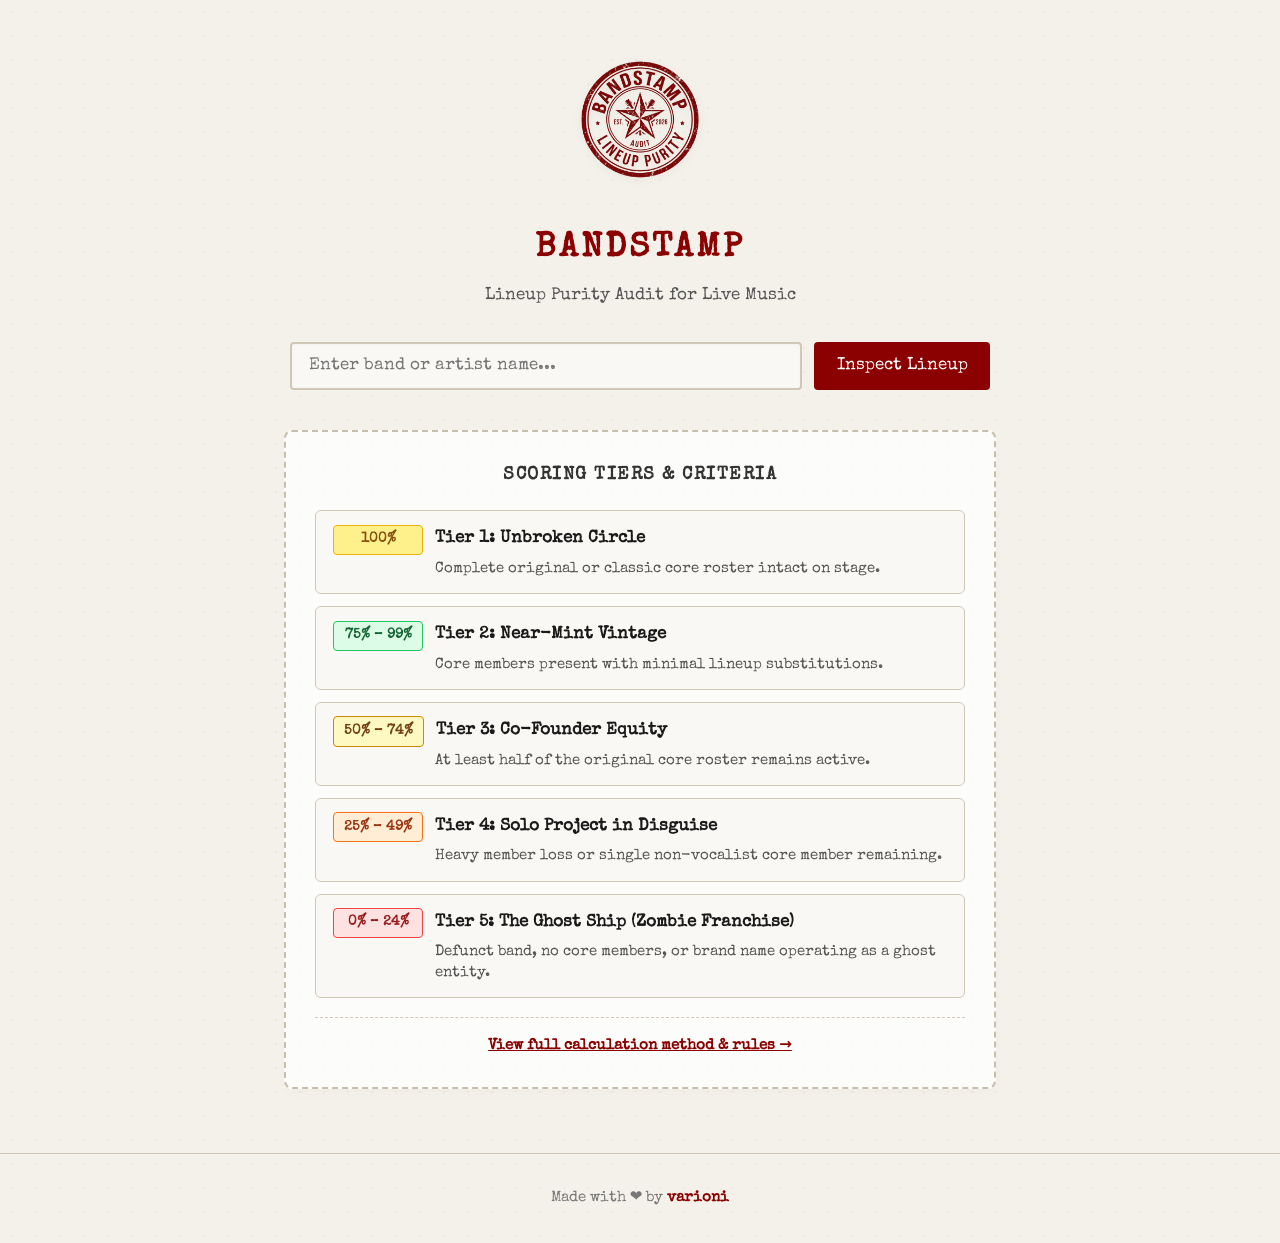
==== index.html @ c39967b6 "Update index.html" ====
<!DOCTYPE html>
<html lang="en">
<head>
  <meta charset="UTF-8">
  <meta name="viewport" content="width=device-width, initial-scale=1.0">
  <title>BandStamp - Lineup Purity Audit for Live Music</title>
  <link rel="icon" type="image/png" href="logo.png">
  <link rel="shortcut icon" href="logo.png">
  <link rel="stylesheet" href="style.css">
</head>
<body>
  <main class="container">
    <!-- Hero Header -->
    <header class="hero-brand">
      <img src="logo.png" alt="BandStamp Logo" class="main-logo" />
      <h1 class="brand-heading">BANDSTAMP</h1>
      <p class="tagline">Lineup Purity Audit for Live Music</p>
    </header>

    <!-- Search Form -->
    <form id="search-form" class="search-form">
      <input 
        type="text" 
        id="band-input" 
        class="search-input" 
        placeholder="Enter band or artist name..." 
        required 
        autocomplete="off"
      />
      <button type="button" id="stamp-btn" class="btn-submit">Inspect Lineup</button>
    </form>

    <!-- Scoring Tiers Legend -->
    <section class="tier-legend">
      <h2>Scoring Tiers & Criteria</h2>
      <div class="legend-list">
        
        <div class="legend-card gold">
          <div class="legend-header">
            <span class="legend-badge">100%</span>
            <span class="legend-title">Tier 1: Unbroken Circle</span>
          </div>
          <p class="legend-desc">Complete original or classic core roster intact on stage.</p>
        </div>

        <div class="legend-card green">
          <div class="legend-header">
            <span class="legend-badge">75% – 99%</span>
            <span class="legend-title">Tier 2: Near-Mint Vintage</span>
          </div>
          <p class="legend-desc">Core members present with minimal lineup substitutions.</p>
        </div>

        <div class="legend-card yellow">
          <div class="legend-header">
            <span class="legend-badge">50% – 74%</span>
            <span class="legend-title">Tier 3: Co-Founder Equity</span>
          </div>
          <p class="legend-desc">At least half of the original core roster remains active.</p>
        </div>

        <div class="legend-card orange">
          <div class="legend-header">
            <span class="legend-badge">25% – 49%</span>
            <span class="legend-title">Tier 4: Solo Project in Disguise</span>
          </div>
          <p class="legend-desc">Heavy member loss or single non-vocalist core member remaining.</p>
        </div>

        <div class="legend-card red">
          <div class="legend-header">
            <span class="legend-badge">0% – 24%</span>
            <span class="legend-title">Tier 5: The Ghost Ship (Zombie Franchise)</span>
          </div>
          <p class="legend-desc">Defunct band, no core members, or brand name operating as a ghost entity.</p>
        </div>

      </div>

      <div class="calc-method-link">
        <a href="about.html">View full calculation method & rules &rarr;</a>
      </div>
    </section>

    <!-- Loading Indicator -->
    <div id="loading" class="spinner-container hidden">
      <div class="spinner"></div>
      <p>Auditing lineup...</p>
    </div>

    <!-- Main Result Card -->
    <div id="result-card" class="result-card hidden">
      <div class="card-header">
        <h2 id="band-name-heading"></h2>
        <span id="tier-badge" class="badge"></span>
      </div>

      <div class="image-wrapper">
        <img id="band-photo" src="" alt="Band Photo" />
        <div id="stamp-overlay" class="stamp"></div>
      </div>

      <div class="score-display">
        <span id="score-value"></span>
      </div>

      <p id="audit-summary" class="summary"></p>

      <!-- Challenge Actions -->
      <div class="challenge-actions">
        <button type="button" id="challenge-toggle-btn" class="btn-submit">
          Challenge This Audit
        </button>
      </div>

      <!-- Challenge Input Box -->
      <div id="challenge-box" class="challenge-box hidden">
        <textarea 
          id="challenge-input" 
          placeholder="Provide evidence or correction (e.g., 'Chester Bennington passed away and Emily Armstrong replaced him on vocals')..."
        ></textarea>
        <button type="button" id="submit-challenge-btn" class="btn-submit">
          Submit Re-Audit Challenge
        </button>
      </div>
    </div>
  </main>

  <footer>
    <p>Made with ❤️ by <a href="https://github.com/varioni" target="_blank" rel="noopener noreferrer">varioni</a></p>
  </footer>

  <script src="app.js"></script>
</body>
</html>
---- style.css ----
@import url('https://fonts.googleapis.com/css2?family=Special+Elite&display=swap');

:root {
  --bg-color: #f4f1ea;
  --text-color: #2b2b2b;
  --card-bg: #ffffff;
  --border-color: #d1c7b7;
  --accent-color: #8b0000;
  --stamp-green: #1b4d3e;
  --stamp-amber: #b45309;
  --stamp-red: #991b1b;
}

* {
  box-sizing: border-box;
  margin: 0;
  padding: 0;
}

body {
  font-family: 'Special Elite', system-ui, -apple-system, monospace, sans-serif;
  background-color: var(--bg-color);
  background-image: radial-gradient(rgba(0, 0, 0, 0.04) 1px, transparent 0);
  background-size: 24px 24px;
  color: var(--text-color);
  min-height: 100vh;
  line-height: 1.6;
}

.container {
  max-width: 760px;
  margin: 2.5rem auto;
  padding: 0 1.5rem;
}

/* Header & Logo Proportion Adjustments */
.hero-brand {
  text-align: center;
  margin-bottom: 2rem;
}

.main-logo {
  width: 160px;
  height: 160px;
  object-fit: contain;
  margin-bottom: 0.75rem;
  filter: drop-shadow(0 2px 4px rgba(0,0,0,0.06));
}

.brand-heading {
  font-size: 2.1rem;
  font-weight: 700;
  color: var(--accent-color);
  letter-spacing: 3px;
  text-transform: uppercase;
  margin-bottom: 0.4rem;
}

.tagline {
  font-size: 1.05rem;
  color: #555;
  max-width: 600px;
  margin: 0 auto;
}

/* Search Form */
.search-form {
  display: flex;
  gap: 12px;
  margin-top: 1.8rem;
  justify-content: center;
}

.search-input {
  font-family: 'Special Elite', monospace;
  width: 72%;
  padding: 0.85rem 1.1rem;
  font-size: 1.05rem;
  border: 2px solid var(--border-color);
  border-radius: 4px;
  background-color: #faf8f5;
  color: var(--text-color);
  box-shadow: inset 0 1px 3px rgba(0,0,0,0.03);
}

.search-input:focus {
  outline: none;
  border-color: var(--accent-color);
  background-color: #ffffff;
}

.btn-submit {
  font-family: 'Special Elite', monospace;
  padding: 0.85rem 1.4rem;
  font-size: 1.05rem;
  background-color: var(--accent-color);
  color: #fff;
  border: none;
  border-radius: 4px;
  cursor: pointer;
  transition: background-color 0.2s, transform 0.1s;
}

.btn-submit:hover {
  background-color: #6b0000;
}

.btn-submit:active {
  transform: translateY(1px);
}

.btn-submit:disabled {
  opacity: 0.6;
  cursor: not-allowed;
}

/* Refined Scoring Tiers Legend */
.tier-legend {
  margin-top: 2.5rem;
  padding: 1.8rem;
  background-color: rgba(255, 255, 255, 0.75);
  border: 2px dashed #c8beae;
  border-radius: 8px;
  box-shadow: 0 4px 12px rgba(0, 0, 0, 0.02);
}

.tier-legend h2 {
  font-size: 1.15rem;
  margin-bottom: 1.25rem;
  text-transform: uppercase;
  letter-spacing: 1.5px;
  color: #333;
  text-align: center;
}

.legend-list {
  display: flex;
  flex-direction: column;
  gap: 12px;
  margin-bottom: 1.2rem;
}

.legend-card {
  padding: 0.85rem 1.1rem;
  border-radius: 6px;
  border: 1px solid var(--border-color);
  background-color: #faf8f5;
  transition: transform 0.15s ease;
}

.legend-card:hover {
  transform: translateX(3px);
}

.legend-header {
  display: flex;
  align-items: center;
  gap: 12px;
  margin-bottom: 0.25rem;
}

.legend-badge {
  font-weight: bold;
  padding: 0.2rem 0.6rem;
  border-radius: 4px;
  min-width: 90px;
  text-align: center;
  font-size: 0.85rem;
  font-family: 'Special Elite', monospace;
}

.legend-card.gold .legend-badge { background-color: #fef08a; color: #854d0e; border: 1px solid #eab308; }
.legend-card.green .legend-badge { background-color: #dcfce7; color: #166534; border: 1px solid #22c55e; }
.legend-card.yellow .legend-badge { background-color: #fef9c3; color: #713f12; border: 1px solid #ca8a04; }
.legend-card.orange .legend-badge { background-color: #ffedd5; color: #9a3412; border: 1px solid #f97316; }
.legend-card.red .legend-badge { background-color: #fee2e2; color: #991b1b; border: 1px solid #ef4444; }

.legend-title {
  font-weight: bold;
  font-size: 1.05rem;
  color: #1a1a1a;
}

.legend-desc {
  font-size: 0.92rem;
  color: #555;
  margin-left: 102px;
  line-height: 1.4;
}

.calc-method-link {
  font-size: 0.95rem;
  border-top: 1px dashed var(--border-color);
  padding-top: 1rem;
  text-align: center;
}

.calc-method-link a {
  color: var(--accent-color);
  text-decoration: underline;
  font-weight: bold;
}

.hidden {
  display: none !important;
}

.spinner-container {
  text-align: center;
  margin: 2.5rem 0;
}

.spinner {
  width: 44px;
  height: 44px;
  margin: 0 auto 1rem;
  border: 4px solid rgba(0, 0, 0, 0.1);
  border-left-color: var(--accent-color);
  border-radius: 50%;
  animation: spin 0.8s linear infinite;
}

@keyframes spin {
  to { transform: rotate(360deg); }
}

.result-card {
  background-color: var(--card-bg);
  border: 2px dashed #b8ad9a;
  border-radius: 8px;
  padding: 2rem;
  margin-top: 2.5rem;
  box-shadow: 0 4px 16px rgba(0, 0, 0, 0.06);
  position: relative;
}

.card-header {
  display: flex;
  justify-content: space-between;
  align-items: center;
  margin-bottom: 1rem;
}

.badge {
  font-size: 0.9rem;
  padding: 0.2rem 0.6rem;
  border: 1px solid var(--border-color);
  border-radius: 4px;
  background-color: #faf8f5;
  font-style: italic;
}

.image-wrapper {
  position: relative;
  margin: 1.5rem 0;
  text-align: center;
}

.image-wrapper img {
  max-width: 100%;
  max-height: 400px;
  object-fit: cover;
  border: 1px solid var(--border-color);
  border-radius: 4px;
}

.stamp {
  display: inline-block;
  position: absolute;
  top: 20px;
  right: 20px;
  border: 3px double currentColor;
  padding: 0.5rem 1rem;
  text-transform: uppercase;
  font-weight: bold;
  font-size: 1.2rem;
  letter-spacing: 1px;
  transform: rotate(-5deg);
  background-color: rgba(255, 255, 255, 0.9);
  box-shadow: 0 2px 6px rgba(0, 0, 0, 0.15);
}

.stamp.gold, .stamp.green {
  color: var(--stamp-green);
  border-color: var(--stamp-green);
}

.stamp.yellow, .stamp.orange {
  color: var(--stamp-amber);
  border-color: var(--stamp-amber);
}

.stamp.red {
  color: var(--stamp-red);
  border-color: var(--stamp-red);
}

.score-display {
  font-size: 1.8rem;
  font-weight: bold;
  color: var(--accent-color);
  margin-bottom: 1rem;
}

.summary {
  font-size: 1.05rem;
  border-top: 1px dashed var(--border-color);
  padding-top: 1rem;
}

.challenge-actions {
  margin-top: 1.5rem;
  padding-top: 1rem;
  border-top: 1px dashed var(--border-color);
  text-align: center;
}

.challenge-box {
  margin-top: 1rem;
  display: flex;
  flex-direction: column;
  gap: 10px;
}

.challenge-box textarea {
  font-family: 'Special Elite', monospace;
  width: 100%;
  min-height: 85px;
  padding: 0.8rem;
  border: 2px solid var(--border-color);
  border-radius: 4px;
  background-color: #faf8f5;
  color: var(--text-color);
}

footer {
  text-align: center;
  padding: 2rem;
  color: #777;
  font-size: 0.95rem;
  margin-top: 4rem;
  border-top: 1px solid var(--border-color);
}

footer a {
  color: var(--accent-color);
  text-decoration: none;
  font-weight: bold;
}

footer a:hover {
  text-decoration: underline;
}

@media (max-width: 600px) {
  .search-form {
    flex-direction: column;
  }
  .search-input {
    width: 100%;
  }
  .legend-desc {
    margin-left: 0;
    margin-top: 4px;
  }
  .legend-header {
    flex-wrap: wrap;
  }
}
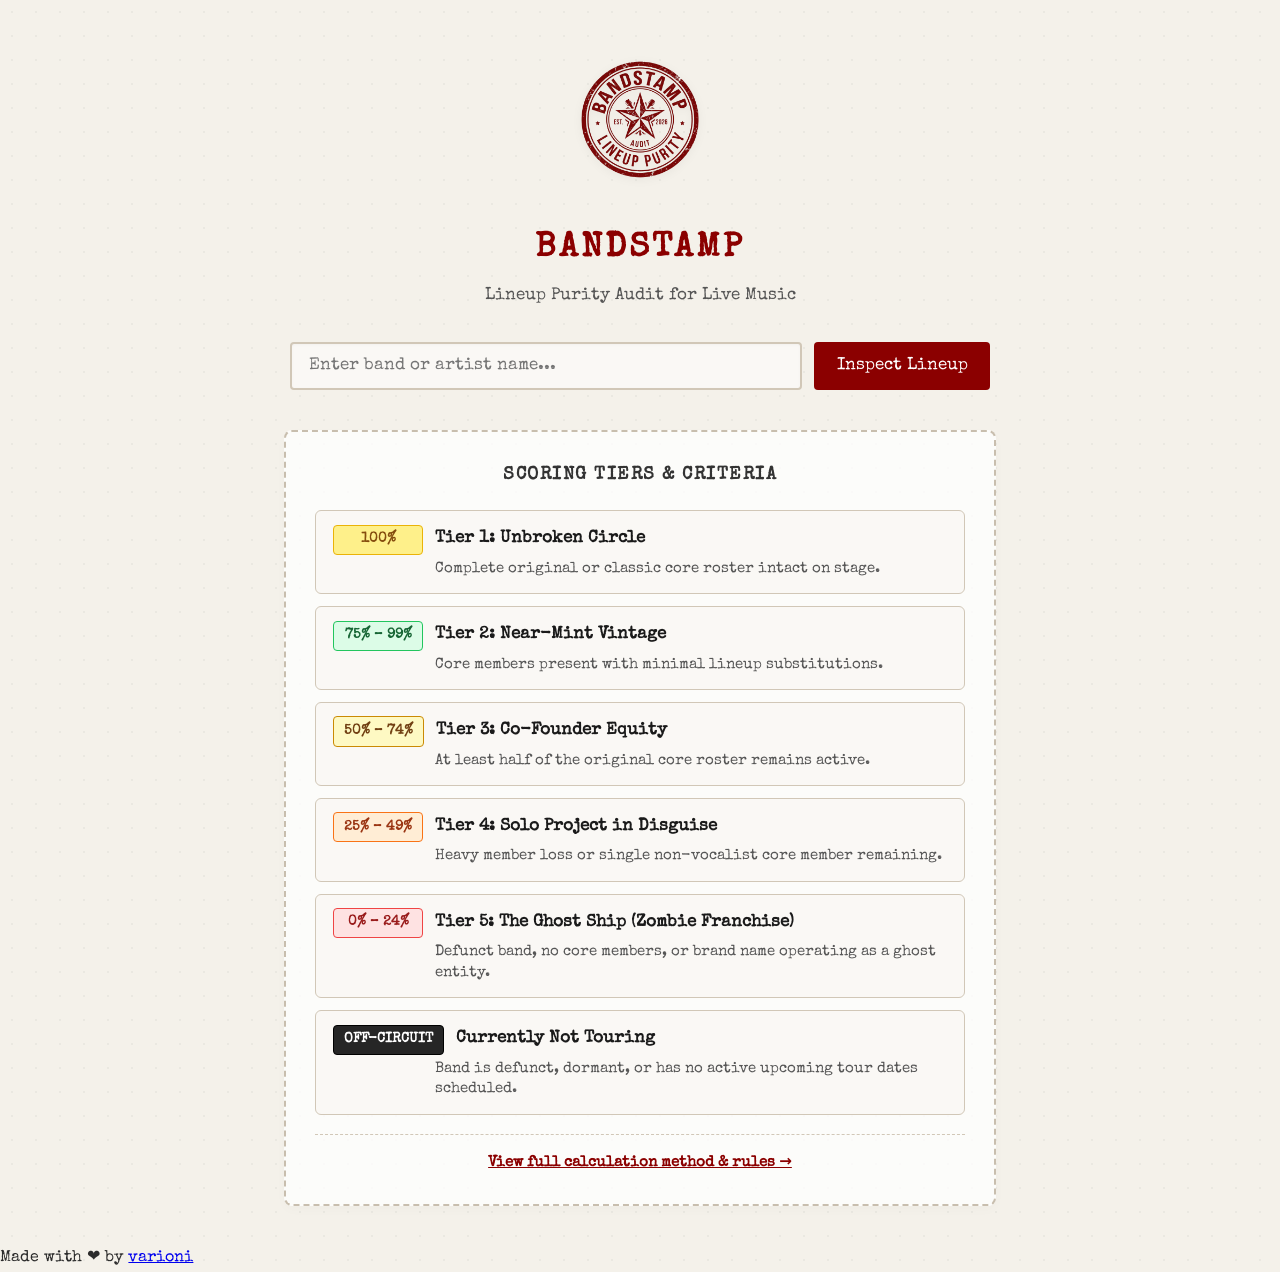
==== commit 3a71ebe5: "Update index.html" ====
--- a/index.html
+++ b/index.html
@@ -29,6 +29,49 @@
       />
       <button type="button" id="stamp-btn" class="btn-submit">Inspect Lineup</button>
     </form>
+
+    <!-- Loading Indicator -->
+    <div id="loading" class="spinner-container hidden">
+      <div class="spinner"></div>
+      <p>Auditing lineup...</p>
+    </div>
+
+    <!-- Main Result Card -->
+    <div id="result-card" class="result-card hidden">
+      <div class="card-header">
+        <h2 id="band-name-heading"></h2>
+        <span id="tier-badge" class="badge"></span>
+      </div>
+
+      <div class="image-wrapper">
+        <img id="band-photo" src="" alt="Band Photo" />
+        <div id="stamp-overlay" class="stamp"></div>
+      </div>
+
+      <div class="score-display">
+        <span id="score-value"></span>
+      </div>
+
+      <p id="audit-summary" class="summary"></p>
+
+      <!-- Challenge Actions -->
+      <div class="challenge-actions">
+        <button type="button" id="challenge-toggle-btn" class="btn-submit">
+          Challenge This Audit
+        </button>
+      </div>
+
+      <!-- Challenge Input Box -->
+      <div id="challenge-box" class="challenge-box hidden">
+        <textarea 
+          id="challenge-input" 
+          placeholder="Provide evidence or correction (e.g., 'Chester Bennington passed away and Emily Armstrong replaced him on vocals')..."
+        ></textarea>
+        <button type="button" id="submit-challenge-btn" class="btn-submit">
+          Submit Re-Audit Challenge
+        </button>
+      </div>
+    </div>
 
     <!-- Scoring Tiers Legend -->
     <section class="tier-legend">
@@ -75,55 +118,20 @@
           <p class="legend-desc">Defunct band, no core members, or brand name operating as a ghost entity.</p>
         </div>
 
+        <div class="legend-card black">
+          <div class="legend-header">
+            <span class="legend-badge">OFF-CIRCUIT</span>
+            <span class="legend-title">Currently Not Touring</span>
+          </div>
+          <p class="legend-desc">Band is defunct, dormant, or has no active upcoming tour dates scheduled.</p>
+        </div>
+
       </div>
 
       <div class="calc-method-link">
         <a href="about.html">View full calculation method & rules &rarr;</a>
       </div>
     </section>
-
-    <!-- Loading Indicator -->
-    <div id="loading" class="spinner-container hidden">
-      <div class="spinner"></div>
-      <p>Auditing lineup...</p>
-    </div>
-
-    <!-- Main Result Card -->
-    <div id="result-card" class="result-card hidden">
-      <div class="card-header">
-        <h2 id="band-name-heading"></h2>
-        <span id="tier-badge" class="badge"></span>
-      </div>
-
-      <div class="image-wrapper">
-        <img id="band-photo" src="" alt="Band Photo" />
-        <div id="stamp-overlay" class="stamp"></div>
-      </div>
-
-      <div class="score-display">
-        <span id="score-value"></span>
-      </div>
-
-      <p id="audit-summary" class="summary"></p>
-
-      <!-- Challenge Actions -->
-      <div class="challenge-actions">
-        <button type="button" id="challenge-toggle-btn" class="btn-submit">
-          Challenge This Audit
-        </button>
-      </div>
-
-      <!-- Challenge Input Box -->
-      <div id="challenge-box" class="challenge-box hidden">
-        <textarea 
-          id="challenge-input" 
-          placeholder="Provide evidence or correction (e.g., 'Chester Bennington passed away and Emily Armstrong replaced him on vocals')..."
-        ></textarea>
-        <button type="button" id="submit-challenge-btn" class="btn-submit">
-          Submit Re-Audit Challenge
-        </button>
-      </div>
-    </div>
   </main>
 
   <footer>
--- a/style.css
+++ b/style.css
@@ -6,6 +6,7 @@
   --card-bg: #ffffff;
   --border-color: #d1c7b7;
   --accent-color: #8b0000;
+  --stamp-gold: #b8860b;
   --stamp-green: #1b4d3e;
   --stamp-amber: #b45309;
   --stamp-red: #991b1b;
@@ -33,7 +34,7 @@
   padding: 0 1.5rem;
 }
 
-/* Header & Logo Proportion Adjustments */
+/* Header & Logo Section */
 .hero-brand {
   text-align: center;
   margin-bottom: 2rem;
@@ -114,7 +115,7 @@
   cursor: not-allowed;
 }
 
-/* Refined Scoring Tiers Legend */
+/* Scoring Tiers Legend */
 .tier-legend {
   margin-top: 2.5rem;
   padding: 1.8rem;
@@ -174,6 +175,7 @@
 .legend-card.yellow .legend-badge { background-color: #fef9c3; color: #713f12; border: 1px solid #ca8a04; }
 .legend-card.orange .legend-badge { background-color: #ffedd5; color: #9a3412; border: 1px solid #f97316; }
 .legend-card.red .legend-badge { background-color: #fee2e2; color: #991b1b; border: 1px solid #ef4444; }
+.legend-card.black .legend-badge { background-color: #262626; color: #ffffff; border: 1px solid #000000; }
 
 .legend-title {
   font-weight: bold;
@@ -214,156 +216,4 @@
   width: 44px;
   height: 44px;
   margin: 0 auto 1rem;
-  border: 4px solid rgba(0, 0, 0, 0.1);
-  border-left-color: var(--accent-color);
-  border-radius: 50%;
-  animation: spin 0.8s linear infinite;
-}
-
-@keyframes spin {
-  to { transform: rotate(360deg); }
-}
-
-.result-card {
-  background-color: var(--card-bg);
-  border: 2px dashed #b8ad9a;
-  border-radius: 8px;
-  padding: 2rem;
-  margin-top: 2.5rem;
-  box-shadow: 0 4px 16px rgba(0, 0, 0, 0.06);
-  position: relative;
-}
-
-.card-header {
-  display: flex;
-  justify-content: space-between;
-  align-items: center;
-  margin-bottom: 1rem;
-}
-
-.badge {
-  font-size: 0.9rem;
-  padding: 0.2rem 0.6rem;
-  border: 1px solid var(--border-color);
-  border-radius: 4px;
-  background-color: #faf8f5;
-  font-style: italic;
-}
-
-.image-wrapper {
-  position: relative;
-  margin: 1.5rem 0;
-  text-align: center;
-}
-
-.image-wrapper img {
-  max-width: 100%;
-  max-height: 400px;
-  object-fit: cover;
-  border: 1px solid var(--border-color);
-  border-radius: 4px;
-}
-
-.stamp {
-  display: inline-block;
-  position: absolute;
-  top: 20px;
-  right: 20px;
-  border: 3px double currentColor;
-  padding: 0.5rem 1rem;
-  text-transform: uppercase;
-  font-weight: bold;
-  font-size: 1.2rem;
-  letter-spacing: 1px;
-  transform: rotate(-5deg);
-  background-color: rgba(255, 255, 255, 0.9);
-  box-shadow: 0 2px 6px rgba(0, 0, 0, 0.15);
-}
-
-.stamp.gold, .stamp.green {
-  color: var(--stamp-green);
-  border-color: var(--stamp-green);
-}
-
-.stamp.yellow, .stamp.orange {
-  color: var(--stamp-amber);
-  border-color: var(--stamp-amber);
-}
-
-.stamp.red {
-  color: var(--stamp-red);
-  border-color: var(--stamp-red);
-}
-
-.score-display {
-  font-size: 1.8rem;
-  font-weight: bold;
-  color: var(--accent-color);
-  margin-bottom: 1rem;
-}
-
-.summary {
-  font-size: 1.05rem;
-  border-top: 1px dashed var(--border-color);
-  padding-top: 1rem;
-}
-
-.challenge-actions {
-  margin-top: 1.5rem;
-  padding-top: 1rem;
-  border-top: 1px dashed var(--border-color);
-  text-align: center;
-}
-
-.challenge-box {
-  margin-top: 1rem;
-  display: flex;
-  flex-direction: column;
-  gap: 10px;
-}
-
-.challenge-box textarea {
-  font-family: 'Special Elite', monospace;
-  width: 100%;
-  min-height: 85px;
-  padding: 0.8rem;
-  border: 2px solid var(--border-color);
-  border-radius: 4px;
-  background-color: #faf8f5;
-  color: var(--text-color);
-}
-
-footer {
-  text-align: center;
-  padding: 2rem;
-  color: #777;
-  font-size: 0.95rem;
-  margin-top: 4rem;
-  border-top: 1px solid var(--border-color);
-}
-
-footer a {
-  color: var(--accent-color);
-  text-decoration: none;
-  font-weight: bold;
-}
-
-footer a:hover {
-  text-decoration: underline;
-}
-
-@media (max-width: 600px) {
-  .search-form {
-    flex-direction: column;
-  }
-  .search-input {
-    width: 100%;
-  }
-  .legend-desc {
-    margin-left: 0;
-    margin-top: 4px;
-  }
-  .legend-header {
-    flex-wrap: wrap;
-  }
-}
+  border: 4px solid rgba(0, 0,
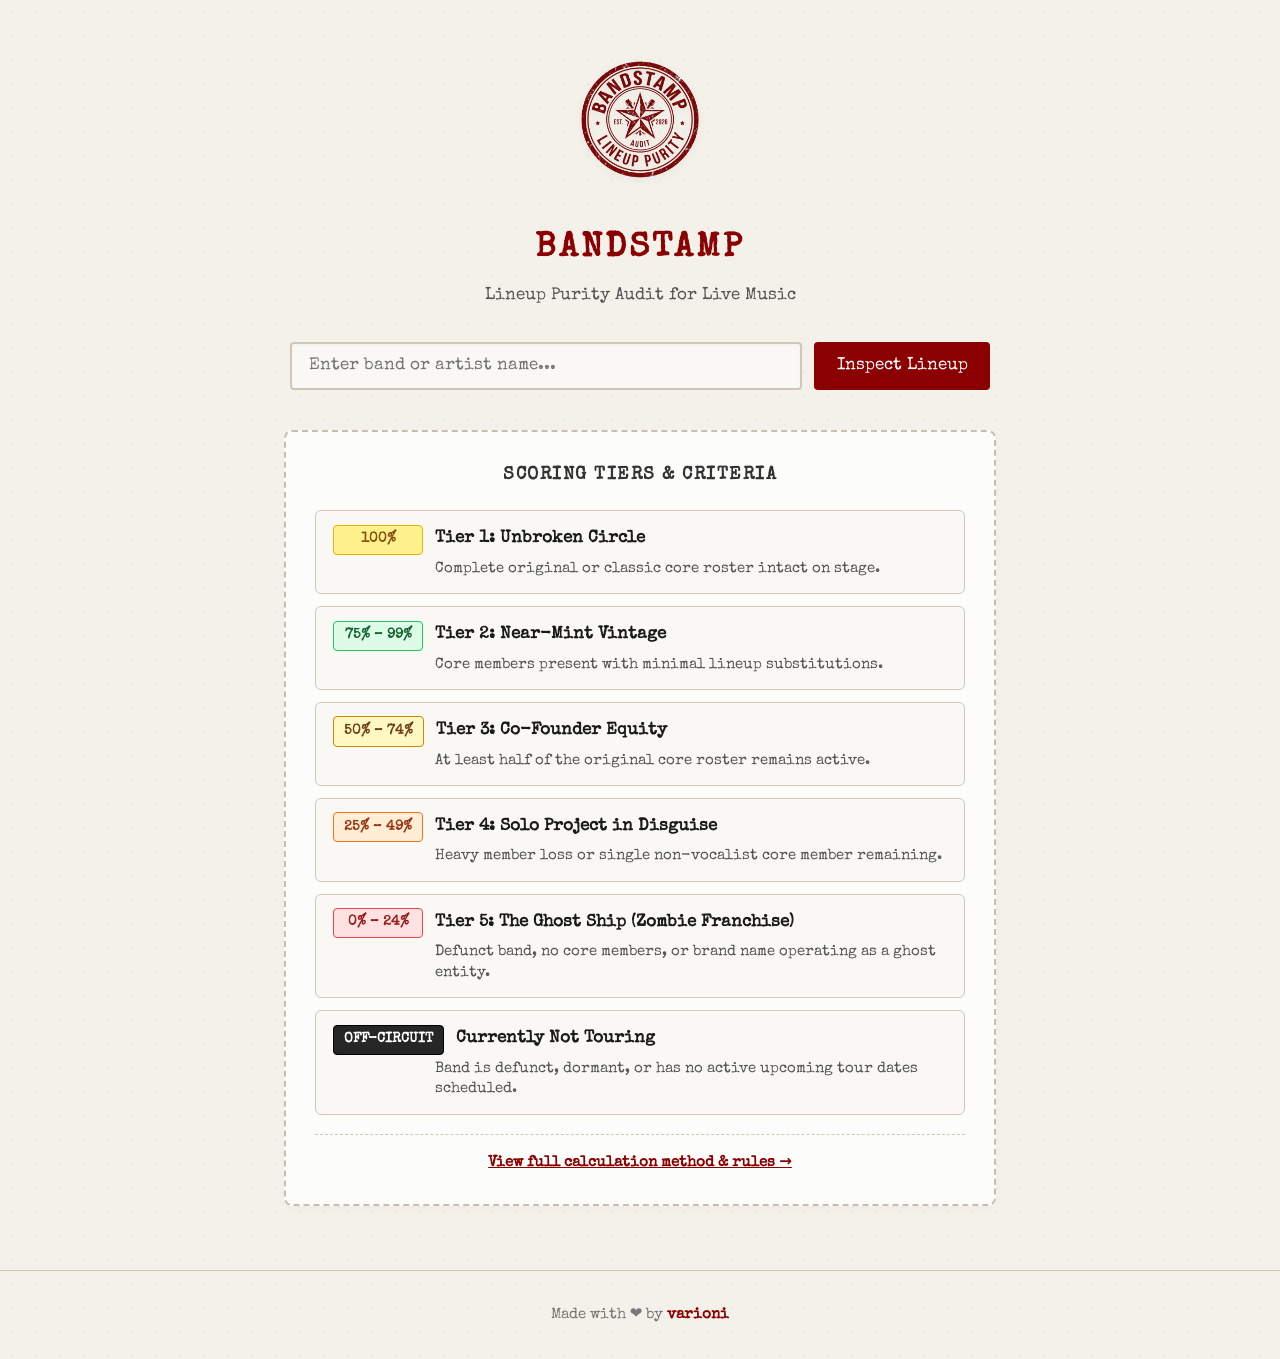
==== commit ce7e9981: "Update index.html" ====
--- a/index.html
+++ b/index.html
@@ -65,7 +65,7 @@
       <div id="challenge-box" class="challenge-box hidden">
         <textarea 
           id="challenge-input" 
-          placeholder="Provide evidence or correction (e.g., 'Chester Bennington passed away and Emily Armstrong replaced him on vocals')..."
+          placeholder="Provide evidence, recent tour updates, or lineup corrections..."
         ></textarea>
         <button type="button" id="submit-challenge-btn" class="btn-submit">
           Submit Re-Audit Challenge
--- a/style.css
+++ b/style.css
@@ -34,7 +34,6 @@
   padding: 0 1.5rem;
 }
 
-/* Header & Logo Section */
 .hero-brand {
   text-align: center;
   margin-bottom: 2rem;
@@ -64,7 +63,6 @@
   margin: 0 auto;
 }
 
-/* Search Form */
 .search-form {
   display: flex;
   gap: 12px;
@@ -110,12 +108,141 @@
   transform: translateY(1px);
 }
 
-.btn-submit:disabled {
-  opacity: 0.6;
-  cursor: not-allowed;
-}
-
-/* Scoring Tiers Legend */
+.hidden {
+  display: none !important;
+}
+
+.spinner-container {
+  text-align: center;
+  margin: 2.5rem 0;
+}
+
+.spinner {
+  width: 44px;
+  height: 44px;
+  margin: 0 auto 1rem;
+  border: 4px solid rgba(0, 0, 0, 0.1);
+  border-left-color: var(--accent-color);
+  border-radius: 50%;
+  animation: spin 0.8s linear infinite;
+}
+
+@keyframes spin {
+  to { transform: rotate(360deg); }
+}
+
+/* Result Card */
+.result-card {
+  background-color: var(--card-bg);
+  border: 2px dashed #b8ad9a;
+  border-radius: 8px;
+  padding: 2rem;
+  margin-top: 2rem;
+  box-shadow: 0 4px 16px rgba(0, 0, 0, 0.06);
+  position: relative;
+}
+
+.card-header {
+  display: flex;
+  justify-content: space-between;
+  align-items: center;
+  margin-bottom: 1rem;
+}
+
+.card-header h2 {
+  font-size: 1.8rem;
+  color: #111;
+}
+
+.badge {
+  font-size: 0.9rem;
+  padding: 0.25rem 0.65rem;
+  border: 1px solid var(--border-color);
+  border-radius: 4px;
+  background-color: #faf8f5;
+  font-style: italic;
+  white-space: nowrap;
+}
+
+.image-wrapper {
+  position: relative;
+  margin: 1.2rem 0;
+  text-align: center;
+  display: inline-block;
+  width: 100%;
+}
+
+.image-wrapper img {
+  width: 100%;
+  max-height: 420px;
+  object-fit: cover;
+  border: 1px solid var(--border-color);
+  border-radius: 4px;
+  display: block;
+}
+
+.stamp {
+  position: absolute;
+  top: 15px;
+  right: 15px;
+  border: 3px double currentColor;
+  padding: 0.4rem 0.9rem;
+  text-transform: uppercase;
+  font-weight: bold;
+  font-size: 1.15rem;
+  letter-spacing: 1px;
+  transform: rotate(-6deg);
+  background-color: rgba(255, 255, 255, 0.92);
+  box-shadow: 0 2px 8px rgba(0, 0, 0, 0.2);
+  z-index: 5;
+}
+
+.stamp.gold { color: var(--stamp-gold); border-color: var(--stamp-gold); }
+.stamp.green { color: var(--stamp-green); border-color: var(--stamp-green); }
+.stamp.yellow, .stamp.orange { color: var(--stamp-amber); border-color: var(--stamp-amber); }
+.stamp.red { color: var(--stamp-red); border-color: var(--stamp-red); }
+.stamp.black { color: #111111; border-color: #111111; background-color: rgba(255, 255, 255, 0.95); }
+
+.score-display {
+  display: none !important;
+}
+
+/* Summary Section Preserving Paragraph Line Breaks */
+.summary {
+  font-size: 1.05rem;
+  border-top: 1px dashed var(--border-color);
+  padding-top: 1.2rem;
+  margin-top: 1rem;
+  color: #2b2b2b;
+  line-height: 1.65;
+  white-space: pre-line;
+}
+
+.challenge-actions {
+  margin-top: 1.5rem;
+  padding-top: 1rem;
+  border-top: 1px dashed var(--border-color);
+  text-align: center;
+}
+
+.challenge-box {
+  margin-top: 1rem;
+  display: flex;
+  flex-direction: column;
+  gap: 10px;
+}
+
+.challenge-box textarea {
+  font-family: 'Special Elite', monospace;
+  width: 100%;
+  min-height: 85px;
+  padding: 0.8rem;
+  border: 2px solid var(--border-color);
+  border-radius: 4px;
+  background-color: #faf8f5;
+  color: var(--text-color);
+}
+
 .tier-legend {
   margin-top: 2.5rem;
   padding: 1.8rem;
@@ -203,17 +330,42 @@
   font-weight: bold;
 }
 
-.hidden {
-  display: none !important;
-}
-
-.spinner-container {
-  text-align: center;
-  margin: 2.5rem 0;
-}
-
-.spinner {
-  width: 44px;
-  height: 44px;
-  margin: 0 auto 1rem;
-  border: 4px solid rgba(0, 0,
+footer {
+  text-align: center;
+  padding: 2rem;
+  color: #777;
+  font-size: 0.95rem;
+  margin-top: 4rem;
+  border-top: 1px solid var(--border-color);
+}
+
+footer a {
+  color: var(--accent-color);
+  text-decoration: none;
+  font-weight: bold;
+}
+
+footer a:hover {
+  text-decoration: underline;
+}
+
+@media (max-width: 600px) {
+  .search-form {
+    flex-direction: column;
+  }
+  .search-input {
+    width: 100%;
+  }
+  .legend-desc {
+    margin-left: 0;
+    margin-top: 4px;
+  }
+  .legend-header {
+    flex-wrap: wrap;
+  }
+  .card-header {
+    flex-direction: column;
+    align-items: flex-start;
+    gap: 8px;
+  }
+}
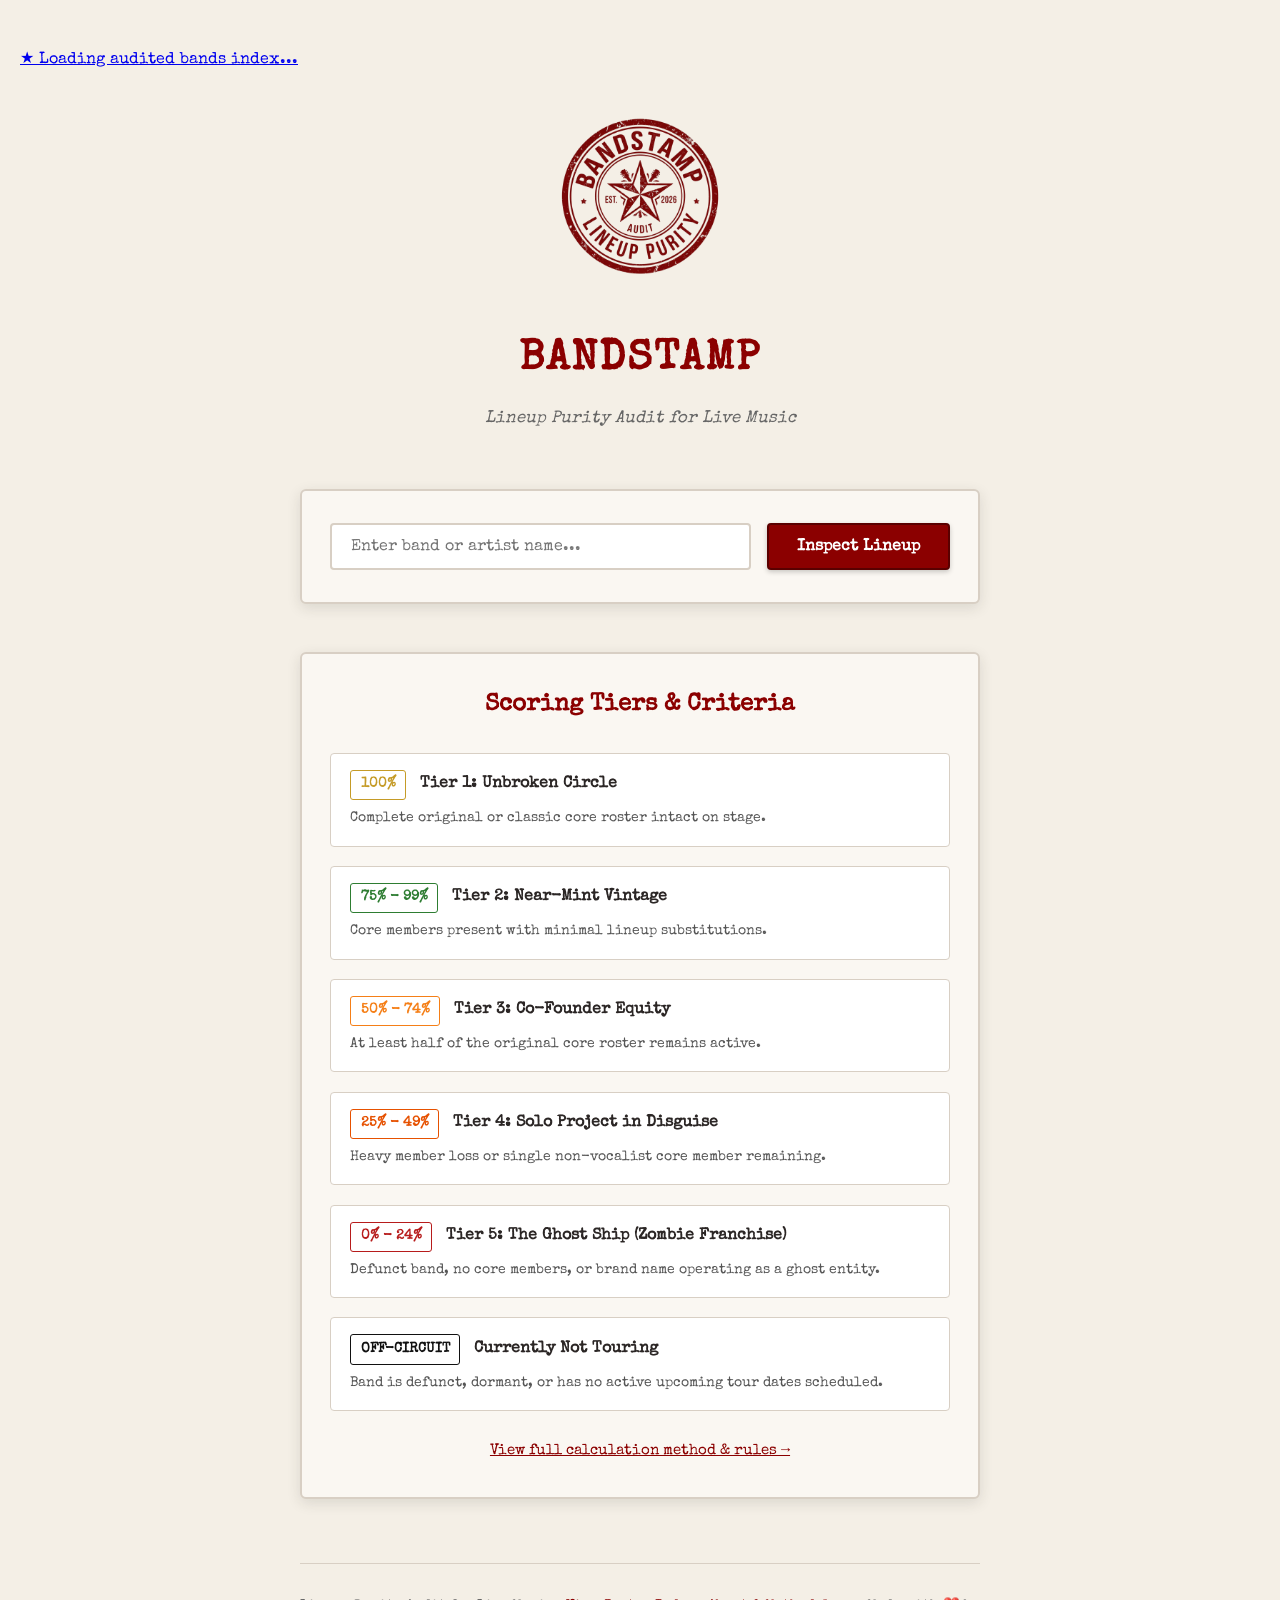
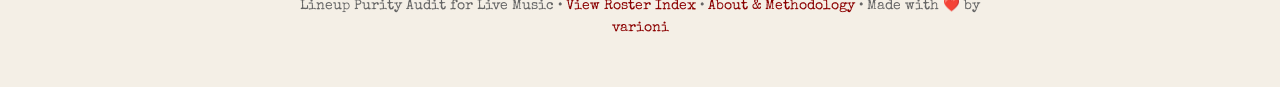
==== commit 438ae709: "Update index.html" ====
--- a/index.html
+++ b/index.html
@@ -3,81 +3,76 @@
 <head>
   <meta charset="UTF-8">
   <meta name="viewport" content="width=device-width, initial-scale=1.0">
-  <title>BandStamp - Lineup Purity Audit for Live Music</title>
-  <link rel="icon" type="image/png" href="logo.png">
-  <link rel="shortcut icon" href="logo.png">
+  <title>BandStamp - Live Band Lineup Authenticity Audit</title>
+  <link rel="icon" type="image/x-icon" href="/favicon.ico">
   <link rel="stylesheet" href="style.css">
 </head>
 <body>
-  <main class="container">
-    <!-- Hero Header -->
+
+  <!-- Rotating Live Audit Ticker Banner -->
+  <div class="ticker-banner" id="ticker-banner">
+    <div class="ticker-track" id="ticker-track">
+      <a href="index-list.html" class="ticker-item">★ Loading audited bands index...</a>
+    </div>
+  </div>
+
+  <div class="container">
+    <!-- Centered Hero Brand Header -->
     <header class="hero-brand">
-      <img src="logo.png" alt="BandStamp Logo" class="main-logo" />
+      <a href="index.html">
+        <img src="logo.png" alt="BandStamp Logo" class="main-logo">
+      </a>
       <h1 class="brand-heading">BANDSTAMP</h1>
       <p class="tagline">Lineup Purity Audit for Live Music</p>
     </header>
 
-    <!-- Search Form -->
-    <form id="search-form" class="search-form">
-      <input 
-        type="text" 
-        id="band-input" 
-        class="search-input" 
-        placeholder="Enter band or artist name..." 
-        required 
-        autocomplete="off"
-      />
-      <button type="button" id="stamp-btn" class="btn-submit">Inspect Lineup</button>
-    </form>
+    <!-- Search Form Input -->
+    <section class="search-box">
+      <form id="search-form">
+        <input 
+          type="text" 
+          id="band-input" 
+          placeholder="Enter band or artist name..." 
+          autocomplete="off" 
+          required
+        >
+        <button type="submit" id="stamp-btn" class="btn-stamp">Inspect Lineup</button>
+      </form>
+    </section>
 
-    <!-- Loading Indicator -->
-    <div id="loading" class="spinner-container hidden">
+    <!-- Loading Spinner -->
+    <div id="loading" class="loading-spinner hidden">
       <div class="spinner"></div>
       <p>Auditing lineup...</p>
     </div>
 
-    <!-- Main Result Card -->
-    <div id="result-card" class="result-card hidden">
+    <!-- Audit Result Card -->
+    <section id="result-card" class="result-card hidden">
       <div class="card-header">
-        <h2 id="band-name-heading"></h2>
-        <span id="tier-badge" class="badge"></span>
+        <h2 id="band-name-heading">Band Name</h2>
+        <span id="tier-badge" class="tier-badge-text">Tier Label</span>
       </div>
 
       <div class="image-wrapper">
-        <img id="band-photo" src="" alt="Band Photo" />
+        <img id="band-photo" src="" alt="Band Photo">
         <div id="stamp-overlay" class="stamp"></div>
       </div>
 
-      <div class="score-display">
-        <span id="score-value"></span>
+      <div id="audit-summary" class="audit-summary"></div>
+
+      <div class="challenge-section">
+        <button id="challenge-toggle-btn" class="btn-challenge-toggle">Challenge This Audit</button>
+        <div id="challenge-box" class="challenge-box hidden">
+          <textarea id="challenge-input" placeholder="Provide missing facts or corrections (e.g. member returned, non-touring status)..."></textarea>
+          <button id="submit-challenge-btn" class="btn-stamp">Submit Challenge</button>
+        </div>
       </div>
+    </section>
 
-      <p id="audit-summary" class="summary"></p>
-
-      <!-- Challenge Actions -->
-      <div class="challenge-actions">
-        <button type="button" id="challenge-toggle-btn" class="btn-submit">
-          Challenge This Audit
-        </button>
-      </div>
-
-      <!-- Challenge Input Box -->
-      <div id="challenge-box" class="challenge-box hidden">
-        <textarea 
-          id="challenge-input" 
-          placeholder="Provide evidence, recent tour updates, or lineup corrections..."
-        ></textarea>
-        <button type="button" id="submit-challenge-btn" class="btn-submit">
-          Submit Re-Audit Challenge
-        </button>
-      </div>
-    </div>
-
-    <!-- Scoring Tiers Legend -->
+    <!-- Scoring Tiers & Methodology Legend -->
     <section class="tier-legend">
       <h2>Scoring Tiers & Criteria</h2>
       <div class="legend-list">
-        
         <div class="legend-card gold">
           <div class="legend-header">
             <span class="legend-badge">100%</span>
@@ -88,7 +83,7 @@
 
         <div class="legend-card green">
           <div class="legend-header">
-            <span class="legend-badge">75% – 99%</span>
+            <span class="legend-badge">75% - 99%</span>
             <span class="legend-title">Tier 2: Near-Mint Vintage</span>
           </div>
           <p class="legend-desc">Core members present with minimal lineup substitutions.</p>
@@ -96,7 +91,7 @@
 
         <div class="legend-card yellow">
           <div class="legend-header">
-            <span class="legend-badge">50% – 74%</span>
+            <span class="legend-badge">50% - 74%</span>
             <span class="legend-title">Tier 3: Co-Founder Equity</span>
           </div>
           <p class="legend-desc">At least half of the original core roster remains active.</p>
@@ -104,7 +99,7 @@
 
         <div class="legend-card orange">
           <div class="legend-header">
-            <span class="legend-badge">25% – 49%</span>
+            <span class="legend-badge">25% - 49%</span>
             <span class="legend-title">Tier 4: Solo Project in Disguise</span>
           </div>
           <p class="legend-desc">Heavy member loss or single non-vocalist core member remaining.</p>
@@ -112,7 +107,7 @@
 
         <div class="legend-card red">
           <div class="legend-header">
-            <span class="legend-badge">0% – 24%</span>
+            <span class="legend-badge">0% - 24%</span>
             <span class="legend-title">Tier 5: The Ghost Ship (Zombie Franchise)</span>
           </div>
           <p class="legend-desc">Defunct band, no core members, or brand name operating as a ghost entity.</p>
@@ -125,18 +120,17 @@
           </div>
           <p class="legend-desc">Band is defunct, dormant, or has no active upcoming tour dates scheduled.</p>
         </div>
-
       </div>
 
       <div class="calc-method-link">
-        <a href="about.html">View full calculation method & rules &rarr;</a>
+        <a href="about.html">View full calculation method & rules →</a>
       </div>
     </section>
-  </main>
 
-  <footer>
-    <p>Made with ❤️ by <a href="https://github.com/varioni" target="_blank" rel="noopener noreferrer">varioni</a></p>
-  </footer>
+    <footer>
+      Lineup Purity Audit for Live Music • <a href="index-list.html">View Roster Index</a> • <a href="about.html">About & Methodology</a> • Made with ❤️ by <a href="https://github.com/varioni" target="_blank">varioni</a>
+    </footer>
+  </div>
 
   <script src="app.js"></script>
 </body>
--- a/style.css
+++ b/style.css
@@ -1,15 +1,12 @@
 @import url('https://fonts.googleapis.com/css2?family=Special+Elite&display=swap');
 
 :root {
-  --bg-color: #f4f1ea;
-  --text-color: #2b2b2b;
-  --card-bg: #ffffff;
-  --border-color: #d1c7b7;
+  --bg-color: #f4efe6;
+  --card-bg: #faf7f2;
+  --text-color: #2b2625;
   --accent-color: #8b0000;
-  --stamp-gold: #b8860b;
-  --stamp-green: #1b4d3e;
-  --stamp-amber: #b45309;
-  --stamp-red: #991b1b;
+  --border-color: #d8cfc4;
+  --shadow-color: rgba(43, 38, 37, 0.12);
 }
 
 * {
@@ -19,353 +16,492 @@
 }
 
 body {
-  font-family: 'Special Elite', system-ui, -apple-system, monospace, sans-serif;
   background-color: var(--bg-color);
-  background-image: radial-gradient(rgba(0, 0, 0, 0.04) 1px, transparent 0);
-  background-size: 24px 24px;
   color: var(--text-color);
+  font-family: 'Special Elite', monospace;
+  line-height: 1.6;
+  padding: 3rem 1.25rem;
+  display: flex;
+  flex-direction: column;
   min-height: 100vh;
-  line-height: 1.6;
 }
 
 .container {
-  max-width: 760px;
-  margin: 2.5rem auto;
-  padding: 0 1.5rem;
-}
-
+  max-width: 680px;
+  margin: 0 auto;
+  width: 100%;
+  flex: 1;
+}
+
+/* Hero Header Spacing */
 .hero-brand {
   text-align: center;
-  margin-bottom: 2rem;
+  margin-bottom: 3.5rem;
+  padding-top: 1rem;
 }
 
 .main-logo {
   width: 160px;
-  height: 160px;
-  object-fit: contain;
+  height: auto;
+  display: block;
+  margin: 0 auto 1.5rem auto;
+}
+
+.brand-heading {
+  font-size: 2.6rem;
+  color: var(--accent-color);
+  letter-spacing: 2px;
+  text-transform: uppercase;
   margin-bottom: 0.75rem;
-  filter: drop-shadow(0 2px 4px rgba(0,0,0,0.06));
-}
-
-.brand-heading {
-  font-size: 2.1rem;
-  font-weight: 700;
-  color: var(--accent-color);
-  letter-spacing: 3px;
-  text-transform: uppercase;
-  margin-bottom: 0.4rem;
 }
 
 .tagline {
   font-size: 1.05rem;
-  color: #555;
-  max-width: 600px;
-  margin: 0 auto;
-}
-
-.search-form {
-  display: flex;
-  gap: 12px;
-  margin-top: 1.8rem;
-  justify-content: center;
-}
-
-.search-input {
+  font-style: italic;
+  color: #666;
+  margin-bottom: 0.5rem;
+}
+
+/* Search Box & Mobile Stacking */
+.search-box {
+  background-color: var(--card-bg);
+  border: 2px solid var(--border-color);
+  border-radius: 6px;
+  padding: 2rem 1.75rem;
+  margin-bottom: 3rem;
+  box-shadow: 0 4px 14px var(--shadow-color);
+}
+
+#search-form {
+  display: flex;
+  gap: 1rem;
+}
+
+#band-input {
+  flex: 1;
+  padding: 0.85rem 1.2rem;
   font-family: 'Special Elite', monospace;
-  width: 72%;
-  padding: 0.85rem 1.1rem;
-  font-size: 1.05rem;
+  font-size: 1rem;
   border: 2px solid var(--border-color);
   border-radius: 4px;
-  background-color: #faf8f5;
+  background-color: #fff;
   color: var(--text-color);
-  box-shadow: inset 0 1px 3px rgba(0,0,0,0.03);
-}
-
-.search-input:focus {
+}
+
+#band-input:focus {
   outline: none;
   border-color: var(--accent-color);
-  background-color: #ffffff;
-}
-
-.btn-submit {
-  font-family: 'Special Elite', monospace;
-  padding: 0.85rem 1.4rem;
-  font-size: 1.05rem;
-  background-color: var(--accent-color);
-  color: #fff;
-  border: none;
-  border-radius: 4px;
-  cursor: pointer;
-  transition: background-color 0.2s, transform 0.1s;
-}
-
-.btn-submit:hover {
-  background-color: #6b0000;
-}
-
-.btn-submit:active {
-  transform: translateY(1px);
-}
-
-.hidden {
-  display: none !important;
-}
-
-.spinner-container {
-  text-align: center;
-  margin: 2.5rem 0;
+}
+
+/* Search Button */
+#stamp-btn, .btn-stamp {
+  background-color: #8b0000 !important;
+  color: #ffffff !important;
+  border: 2px solid #5a0000 !important;
+  padding: 0.85rem 1.75rem !important;
+  font-family: 'Special Elite', monospace !important;
+  font-size: 1rem !important;
+  font-weight: bold !important;
+  border-radius: 4px !important;
+  cursor: pointer !important;
+  transition: background-color 0.2s ease, transform 0.1s ease !important;
+  box-shadow: 0 2px 5px rgba(0,0,0,0.2) !important;
+  appearance: none !important;
+  -webkit-appearance: none !important;
+  white-space: nowrap;
+}
+
+#stamp-btn:hover, .btn-stamp:hover {
+  background-color: #6b0000 !important;
+}
+
+#stamp-btn:active, .btn-stamp:active {
+  transform: scale(0.97) !important;
+}
+
+/* Loading Spinner */
+.loading-spinner {
+  text-align: center;
+  margin: 3rem 0;
+  font-size: 1.1rem;
+  color: #555;
 }
 
 .spinner {
   width: 44px;
   height: 44px;
-  margin: 0 auto 1rem;
-  border: 4px solid rgba(0, 0, 0, 0.1);
-  border-left-color: var(--accent-color);
+  border: 4px solid var(--border-color);
+  border-top: 4px solid var(--accent-color);
   border-radius: 50%;
-  animation: spin 0.8s linear infinite;
+  margin: 0 auto 1.25rem auto;
+  animation: spin 1s linear infinite;
 }
 
 @keyframes spin {
-  to { transform: rotate(360deg); }
+  0% { transform: rotate(0deg); }
+  100% { transform: rotate(360deg); }
 }
 
 /* Result Card */
 .result-card {
   background-color: var(--card-bg);
-  border: 2px dashed #b8ad9a;
-  border-radius: 8px;
-  padding: 2rem;
-  margin-top: 2rem;
-  box-shadow: 0 4px 16px rgba(0, 0, 0, 0.06);
-  position: relative;
+  border: 2px solid var(--border-color);
+  border-radius: 6px;
+  padding: 2rem 1.75rem;
+  margin-bottom: 3rem;
+  box-shadow: 0 4px 14px var(--shadow-color);
 }
 
 .card-header {
   display: flex;
   justify-content: space-between;
   align-items: center;
-  margin-bottom: 1rem;
+  margin-bottom: 1.5rem;
+  gap: 1rem;
 }
 
 .card-header h2 {
-  font-size: 1.8rem;
-  color: #111;
-}
-
-.badge {
-  font-size: 0.9rem;
-  padding: 0.25rem 0.65rem;
+  font-size: 1.75rem;
+}
+
+.tier-badge-text {
+  font-size: 0.85rem;
+  font-weight: bold;
+  font-style: italic;
+  padding: 0.35rem 0.75rem;
+  border-radius: 4px;
+  border: 1px dashed currentColor;
+  white-space: nowrap;
+}
+
+.tier-badge-text.gold { color: #b8860b !important; background-color: #fffdf0; border-color: #b8860b; }
+.tier-badge-text.green { color: #2e7d32 !important; background-color: #f1f8e9; border-color: #2e7d32; }
+.tier-badge-text.yellow { color: #d7ccc8 !important; background-color: #fffde7; border-color: #f57f17; }
+.tier-badge-text.orange { color: #e65100 !important; background-color: #fff3e0; border-color: #e65100; }
+.tier-badge-text.red { color: #b71c1c !important; background-color: #ffebee; border-color: #b71c1c; }
+.tier-badge-text.black { color: #111111 !important; background-color: #f5f5f5; border-color: #111111; }
+
+/* Photo Wrapper */
+.image-wrapper {
+  position: relative;
+  width: 100%;
+  max-height: 420px;
+  overflow: hidden;
+  border-radius: 6px;
+  margin-bottom: 2rem;
+  display: flex;
+  justify-content: center;
+  align-items: center;
+}
+
+.image-wrapper img {
+  width: 100%;
+  height: 100%;
+  object-fit: cover;
+  display: block;
+}
+
+/* Circular Stamp Seal */
+.stamp {
+  position: absolute;
+  top: 50%;
+  left: 50%;
+  transform: translate(-50%, -50%) rotate(-12deg);
+  width: 190px;
+  height: 190px;
+  border-radius: 50%;
+  display: flex;
+  flex-direction: column;
+  justify-content: center;
+  align-items: center;
+  text-align: center;
+  font-family: 'Special Elite', monospace;
+  font-weight: bold;
+  text-transform: uppercase;
+  letter-spacing: 1px;
+  line-height: 1.2;
+  padding: 12px;
+  box-sizing: border-box;
+
+  border: 6px double currentColor;
+  box-shadow: 0 0 0 3px currentColor inset, 0 4px 20px rgba(0, 0, 0, 0.6);
+
+  text-shadow: 1px 1px 2px rgba(0, 0, 0, 0.6);
+  pointer-events: none;
+  z-index: 10;
+  animation: stampIn 0.35s cubic-bezier(0.175, 0.885, 0.32, 1.275) forwards;
+}
+
+@keyframes stampIn {
+  0% {
+    opacity: 0;
+    transform: translate(-50%, -50%) scale(2.2) rotate(-28deg);
+  }
+  100% {
+    opacity: 1;
+    transform: translate(-50%, -50%) scale(1) rotate(-12deg);
+  }
+}
+
+/* Color Tiers for Central Stamp */
+.stamp.gold {
+  color: #ffd700;
+  background: rgba(30, 25, 10, 0.88);
+  border-color: #ffd700;
+}
+
+.stamp.green {
+  color: #4caf50;
+  background: rgba(10, 30, 15, 0.88);
+  border-color: #4caf50;
+}
+
+.stamp.yellow {
+  color: #ffeb3b;
+  background: rgba(35, 30, 5, 0.88);
+  border-color: #ffeb3b;
+}
+
+.stamp.orange {
+  color: #ff9800;
+  background: rgba(35, 20, 5, 0.88);
+  border-color: #ff9800;
+}
+
+.stamp.red {
+  color: #ff5252;
+  background: rgba(40, 10, 10, 0.88);
+  border-color: #ff5252;
+}
+
+.stamp.black {
+  color: #ffffff;
+  background: rgba(15, 15, 15, 0.92);
+  border-color: #ffffff;
+}
+
+/* Editorial Summary Output & Spacing */
+.audit-summary {
+  font-size: 1rem;
+  color: #333;
+  margin-bottom: 2rem;
+}
+
+.audit-summary p {
+  margin-bottom: 1.6rem !important;
+  line-height: 1.7;
+}
+
+.audit-summary p:last-child {
+  margin-bottom: 0 !important;
+}
+
+.audit-summary strong {
+  font-weight: bold !important;
+  color: #000 !important;
+}
+
+/* Challenge Section */
+.challenge-section {
+  text-align: center;
+  border-top: 1px dashed var(--border-color);
+  padding-top: 1.75rem;
+}
+
+#challenge-toggle-btn, .btn-challenge-toggle {
+  background-color: #8b0000 !important;
+  color: #ffffff !important;
+  border: 2px solid #5a0000 !important;
+  padding: 0.75rem 1.6rem !important;
+  font-family: 'Special Elite', monospace !important;
+  font-size: 0.95rem !important;
+  font-weight: bold !important;
+  border-radius: 4px !important;
+  cursor: pointer !important;
+  transition: all 0.2s ease !important;
+  box-shadow: 0 2px 4px rgba(0,0,0,0.15) !important;
+  appearance: none !important;
+  -webkit-appearance: none !important;
+}
+
+#challenge-toggle-btn:hover, .btn-challenge-toggle:hover {
+  background-color: #6b0000 !important;
+}
+
+.challenge-box {
+  margin-top: 1.5rem;
+  display: flex;
+  flex-direction: column;
+  gap: 1rem;
+}
+
+#challenge-input {
+  width: 100%;
+  height: 90px;
+  padding: 0.85rem;
+  font-family: 'Special Elite', monospace;
+  font-size: 0.95rem;
+  border: 2px solid var(--border-color);
+  border-radius: 4px;
+  resize: vertical;
+}
+
+#submit-challenge-btn {
+  background-color: #8b0000 !important;
+  color: #ffffff !important;
+  border: 2px solid #5a0000 !important;
+  padding: 0.75rem 1.4rem !important;
+  font-family: 'Special Elite', monospace !important;
+  font-size: 0.95rem !important;
+  font-weight: bold !important;
+  border-radius: 4px !important;
+  cursor: pointer !important;
+  appearance: none !important;
+}
+
+/* Tier Legend Section */
+.tier-legend {
+  background-color: var(--card-bg);
+  border: 2px solid var(--border-color);
+  border-radius: 6px;
+  padding: 2rem 1.75rem;
+  box-shadow: 0 4px 14px var(--shadow-color);
+}
+
+.tier-legend h2 {
+  font-size: 1.5rem;
+  text-align: center;
+  margin-bottom: 1.75rem;
+  color: var(--accent-color);
+}
+
+.legend-list {
+  display: flex;
+  flex-direction: column;
+  gap: 1.2rem;
+}
+
+.legend-card {
   border: 1px solid var(--border-color);
   border-radius: 4px;
-  background-color: #faf8f5;
-  font-style: italic;
-  white-space: nowrap;
-}
-
-.image-wrapper {
-  position: relative;
-  margin: 1.2rem 0;
-  text-align: center;
-  display: inline-block;
-  width: 100%;
-}
-
-.image-wrapper img {
-  width: 100%;
-  max-height: 420px;
-  object-fit: cover;
-  border: 1px solid var(--border-color);
-  border-radius: 4px;
-  display: block;
-}
-
-.stamp {
-  position: absolute;
-  top: 15px;
-  right: 15px;
-  border: 3px double currentColor;
-  padding: 0.4rem 0.9rem;
-  text-transform: uppercase;
-  font-weight: bold;
-  font-size: 1.15rem;
-  letter-spacing: 1px;
-  transform: rotate(-6deg);
-  background-color: rgba(255, 255, 255, 0.92);
-  box-shadow: 0 2px 8px rgba(0, 0, 0, 0.2);
-  z-index: 5;
-}
-
-.stamp.gold { color: var(--stamp-gold); border-color: var(--stamp-gold); }
-.stamp.green { color: var(--stamp-green); border-color: var(--stamp-green); }
-.stamp.yellow, .stamp.orange { color: var(--stamp-amber); border-color: var(--stamp-amber); }
-.stamp.red { color: var(--stamp-red); border-color: var(--stamp-red); }
-.stamp.black { color: #111111; border-color: #111111; background-color: rgba(255, 255, 255, 0.95); }
-
-.score-display {
-  display: none !important;
-}
-
-/* Summary Section Preserving Paragraph Line Breaks */
-.summary {
-  font-size: 1.05rem;
-  border-top: 1px dashed var(--border-color);
-  padding-top: 1.2rem;
-  margin-top: 1rem;
-  color: #2b2b2b;
-  line-height: 1.65;
-  white-space: pre-line;
-}
-
-.challenge-actions {
-  margin-top: 1.5rem;
-  padding-top: 1rem;
-  border-top: 1px dashed var(--border-color);
-  text-align: center;
-}
-
-.challenge-box {
-  margin-top: 1rem;
-  display: flex;
-  flex-direction: column;
-  gap: 10px;
-}
-
-.challenge-box textarea {
-  font-family: 'Special Elite', monospace;
-  width: 100%;
-  min-height: 85px;
-  padding: 0.8rem;
-  border: 2px solid var(--border-color);
-  border-radius: 4px;
-  background-color: #faf8f5;
-  color: var(--text-color);
-}
-
-.tier-legend {
-  margin-top: 2.5rem;
-  padding: 1.8rem;
-  background-color: rgba(255, 255, 255, 0.75);
-  border: 2px dashed #c8beae;
-  border-radius: 8px;
-  box-shadow: 0 4px 12px rgba(0, 0, 0, 0.02);
-}
-
-.tier-legend h2 {
-  font-size: 1.15rem;
-  margin-bottom: 1.25rem;
-  text-transform: uppercase;
-  letter-spacing: 1.5px;
-  color: #333;
-  text-align: center;
-}
-
-.legend-list {
-  display: flex;
-  flex-direction: column;
-  gap: 12px;
-  margin-bottom: 1.2rem;
-}
-
-.legend-card {
-  padding: 0.85rem 1.1rem;
-  border-radius: 6px;
-  border: 1px solid var(--border-color);
-  background-color: #faf8f5;
-  transition: transform 0.15s ease;
-}
-
-.legend-card:hover {
-  transform: translateX(3px);
+  padding: 1rem 1.2rem;
+  background-color: #fff;
 }
 
 .legend-header {
   display: flex;
   align-items: center;
-  gap: 12px;
-  margin-bottom: 0.25rem;
+  gap: 0.85rem;
+  margin-bottom: 0.5rem;
 }
 
 .legend-badge {
   font-weight: bold;
+  font-size: 0.85rem;
   padding: 0.2rem 0.6rem;
-  border-radius: 4px;
-  min-width: 90px;
-  text-align: center;
-  font-size: 0.85rem;
-  font-family: 'Special Elite', monospace;
-}
-
-.legend-card.gold .legend-badge { background-color: #fef08a; color: #854d0e; border: 1px solid #eab308; }
-.legend-card.green .legend-badge { background-color: #dcfce7; color: #166534; border: 1px solid #22c55e; }
-.legend-card.yellow .legend-badge { background-color: #fef9c3; color: #713f12; border: 1px solid #ca8a04; }
-.legend-card.orange .legend-badge { background-color: #ffedd5; color: #9a3412; border: 1px solid #f97316; }
-.legend-card.red .legend-badge { background-color: #fee2e2; color: #991b1b; border: 1px solid #ef4444; }
-.legend-card.black .legend-badge { background-color: #262626; color: #ffffff; border: 1px solid #000000; }
+  border-radius: 3px;
+  border: 1px solid currentColor;
+}
+
+.legend-card.gold .legend-badge { color: #c59b27; }
+.legend-card.green .legend-badge { color: #2e7d32; }
+.legend-card.yellow .legend-badge { color: #f57f17; }
+.legend-card.orange .legend-badge { color: #e65100; }
+.legend-card.red .legend-badge { color: #b71c1c; }
+.legend-card.black .legend-badge { color: #111111; }
 
 .legend-title {
   font-weight: bold;
-  font-size: 1.05rem;
-  color: #1a1a1a;
+  font-size: 1rem;
 }
 
 .legend-desc {
-  font-size: 0.92rem;
+  font-size: 0.9rem;
   color: #555;
-  margin-left: 102px;
-  line-height: 1.4;
+  line-height: 1.5;
 }
 
 .calc-method-link {
-  font-size: 0.95rem;
-  border-top: 1px dashed var(--border-color);
-  padding-top: 1rem;
-  text-align: center;
+  text-align: center;
+  margin-top: 1.75rem;
 }
 
 .calc-method-link a {
   color: var(--accent-color);
+  font-size: 0.95rem;
   text-decoration: underline;
-  font-weight: bold;
+}
+
+/* Mobile Responsiveness & Extra Breathing Room */
+@media (max-width: 580px) {
+  body {
+    padding: 2rem 1rem;
+  }
+
+  .hero-brand {
+    margin-bottom: 2.5rem;
+  }
+
+  .main-logo {
+    width: 140px;
+    margin-bottom: 1.25rem;
+  }
+
+  .brand-heading {
+    font-size: 2.1rem;
+  }
+
+  #search-form {
+    flex-direction: column;
+    gap: 0.85rem;
+  }
+
+  #band-input {
+    width: 100%;
+  }
+
+  #stamp-btn, .btn-stamp {
+    width: 100%;
+    text-align: center;
+  }
+
+  .search-box, .result-card, .tier-legend {
+    padding: 1.5rem 1.2rem;
+    margin-bottom: 2.25rem;
+  }
+
+  .card-header {
+    flex-direction: column;
+    align-items: flex-start;
+    gap: 0.5rem;
+  }
+
+  .stamp {
+    width: 160px;
+    height: 160px;
+    font-size: 0.85rem;
+  }
+}
+
+/* Utilities & Footer */
+.hidden {
+  display: none !important;
 }
 
 footer {
   text-align: center;
-  padding: 2rem;
-  color: #777;
-  font-size: 0.95rem;
   margin-top: 4rem;
+  padding-top: 2rem;
   border-top: 1px solid var(--border-color);
+  font-size: 0.85rem;
+  color: #666;
 }
 
 footer a {
   color: var(--accent-color);
   text-decoration: none;
-  font-weight: bold;
 }
 
 footer a:hover {
   text-decoration: underline;
 }
-
-@media (max-width: 600px) {
-  .search-form {
-    flex-direction: column;
-  }
-  .search-input {
-    width: 100%;
-  }
-  .legend-desc {
-    margin-left: 0;
-    margin-top: 4px;
-  }
-  .legend-header {
-    flex-wrap: wrap;
-  }
-  .card-header {
-    flex-direction: column;
-    align-items: flex-start;
-    gap: 8px;
-  }
-}
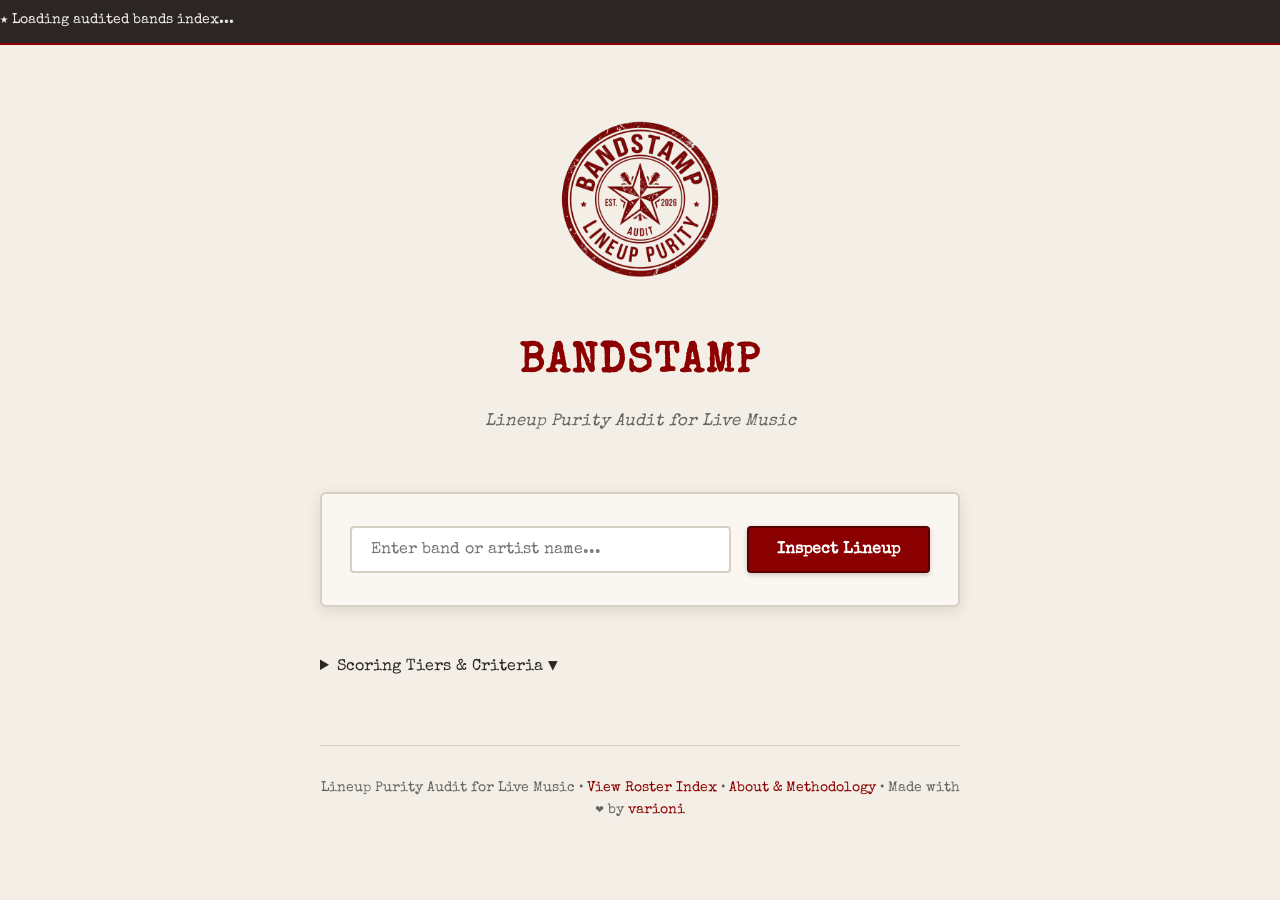
==== commit 623c9668: "Update index.html" ====
--- a/index.html
+++ b/index.html
@@ -69,63 +69,69 @@
       </div>
     </section>
 
-    <!-- Scoring Tiers & Methodology Legend -->
-    <section class="tier-legend">
-      <h2>Scoring Tiers & Criteria</h2>
-      <div class="legend-list">
-        <div class="legend-card gold">
-          <div class="legend-header">
-            <span class="legend-badge">100%</span>
-            <span class="legend-title">Tier 1: Unbroken Circle</span>
+    <!-- Collapsible Scoring Tiers & Methodology Legend -->
+    <details class="tier-legend-dropdown">
+      <summary class="tier-legend-summary">
+        <span>Scoring Tiers & Criteria</span>
+        <span class="dropdown-arrow">▼</span>
+      </summary>
+      
+      <div class="tier-legend-content">
+        <div class="legend-list">
+          <div class="legend-card gold">
+            <div class="legend-header">
+              <span class="legend-badge">100%</span>
+              <span class="legend-title">Tier 1: Unbroken Circle</span>
+            </div>
+            <p class="legend-desc">Complete original or classic core roster intact on stage.</p>
           </div>
-          <p class="legend-desc">Complete original or classic core roster intact on stage.</p>
+
+          <div class="legend-card green">
+            <div class="legend-header">
+              <span class="legend-badge">75% - 99%</span>
+              <span class="legend-title">Tier 2: Near-Mint Vintage</span>
+            </div>
+            <p class="legend-desc">Core members present with minimal lineup substitutions.</p>
+          </div>
+
+          <div class="legend-card yellow">
+            <div class="legend-header">
+              <span class="legend-badge">50% - 74%</span>
+              <span class="legend-title">Tier 3: Co-Founder Equity</span>
+            </div>
+            <p class="legend-desc">At least half of the original core roster remains active.</p>
+          </div>
+
+          <div class="legend-card orange">
+            <div class="legend-header">
+              <span class="legend-badge">25% - 49%</span>
+              <span class="legend-title">Tier 4: Solo Project in Disguise</span>
+            </div>
+            <p class="legend-desc">Heavy member loss or single non-vocalist core member remaining.</p>
+          </div>
+
+          <div class="legend-card red">
+            <div class="legend-header">
+              <span class="legend-badge">0% - 24%</span>
+              <span class="legend-title">Tier 5: The Ghost Ship (Zombie Franchise)</span>
+            </div>
+            <p class="legend-desc">Defunct band, no core members, or brand name operating as a ghost entity.</p>
+          </div>
+
+          <div class="legend-card black">
+            <div class="legend-header">
+              <span class="legend-badge">OFF-CIRCUIT</span>
+              <span class="legend-title">Currently Not Touring</span>
+            </div>
+            <p class="legend-desc">Band is defunct, dormant, or has no active upcoming tour dates scheduled.</p>
+          </div>
         </div>
 
-        <div class="legend-card green">
-          <div class="legend-header">
-            <span class="legend-badge">75% - 99%</span>
-            <span class="legend-title">Tier 2: Near-Mint Vintage</span>
-          </div>
-          <p class="legend-desc">Core members present with minimal lineup substitutions.</p>
-        </div>
-
-        <div class="legend-card yellow">
-          <div class="legend-header">
-            <span class="legend-badge">50% - 74%</span>
-            <span class="legend-title">Tier 3: Co-Founder Equity</span>
-          </div>
-          <p class="legend-desc">At least half of the original core roster remains active.</p>
-        </div>
-
-        <div class="legend-card orange">
-          <div class="legend-header">
-            <span class="legend-badge">25% - 49%</span>
-            <span class="legend-title">Tier 4: Solo Project in Disguise</span>
-          </div>
-          <p class="legend-desc">Heavy member loss or single non-vocalist core member remaining.</p>
-        </div>
-
-        <div class="legend-card red">
-          <div class="legend-header">
-            <span class="legend-badge">0% - 24%</span>
-            <span class="legend-title">Tier 5: The Ghost Ship (Zombie Franchise)</span>
-          </div>
-          <p class="legend-desc">Defunct band, no core members, or brand name operating as a ghost entity.</p>
-        </div>
-
-        <div class="legend-card black">
-          <div class="legend-header">
-            <span class="legend-badge">OFF-CIRCUIT</span>
-            <span class="legend-title">Currently Not Touring</span>
-          </div>
-          <p class="legend-desc">Band is defunct, dormant, or has no active upcoming tour dates scheduled.</p>
+        <div class="calc-method-link">
+          <a href="about.html">View full calculation method & rules →</a>
         </div>
       </div>
-
-      <div class="calc-method-link">
-        <a href="about.html">View full calculation method & rules →</a>
-      </div>
-    </section>
+    </details>
 
     <footer>
       Lineup Purity Audit for Live Music • <a href="index-list.html">View Roster Index</a> • <a href="about.html">About & Methodology</a> • Made with ❤️ by <a href="https://github.com/varioni" target="_blank">varioni</a>
--- a/style.css
+++ b/style.css
@@ -20,7 +20,7 @@
   color: var(--text-color);
   font-family: 'Special Elite', monospace;
   line-height: 1.6;
-  padding: 3rem 1.25rem;
+  padding: 0 0 3rem 0;
   display: flex;
   flex-direction: column;
   min-height: 100vh;
@@ -30,14 +30,62 @@
   max-width: 680px;
   margin: 0 auto;
   width: 100%;
+  padding: 0 1.25rem;
   flex: 1;
+}
+
+/* Rotating Ticker Banner */
+.ticker-banner {
+  background-color: #2b2625;
+  color: #f4efe6;
+  border-bottom: 2px solid var(--accent-color);
+  overflow: hidden;
+  white-space: nowrap;
+  padding: 0.65rem 0;
+  font-size: 0.85rem;
+  margin-bottom: 2.5rem;
+  position: relative;
+  width: 100%;
+}
+
+.ticker-track {
+  display: inline-block;
+  white-space: nowrap;
+  animation: tickerScroll 30s linear infinite;
+}
+
+.ticker-track:hover {
+  animation-play-state: paused;
+}
+
+@keyframes tickerScroll {
+  0% { transform: translateX(0); }
+  100% { transform: translateX(-50%); }
+}
+
+.ticker-item {
+  display: inline-block;
+  color: #f4efe6;
+  text-decoration: none;
+  margin-right: 2.5rem;
+  transition: color 0.2s ease;
+}
+
+.ticker-item:hover {
+  color: #ffd700;
+  text-decoration: underline;
+}
+
+.ticker-score {
+  font-weight: bold;
+  color: #ffd700;
 }
 
 /* Hero Header Spacing */
 .hero-brand {
   text-align: center;
   margin-bottom: 3.5rem;
-  padding-top: 1rem;
+  padding-top: 0.5rem;
 }
 
 .main-logo {
@@ -62,7 +110,7 @@
   margin-bottom: 0.5rem;
 }
 
-/* Search Box & Mobile Stacking */
+/* Search Box & Inputs */
 .search-box {
   background-color: var(--card-bg);
   border: 2px solid var(--border-color);
@@ -93,7 +141,7 @@
   border-color: var(--accent-color);
 }
 
-/* Search Button */
+/* Primary Dark Red Button Styling */
 #stamp-btn, .btn-stamp {
   background-color: #8b0000 !important;
   color: #ffffff !important;
@@ -164,6 +212,7 @@
   font-size: 1.75rem;
 }
 
+/* Tier Badge Text Styling */
 .tier-badge-text {
   font-size: 0.85rem;
   font-weight: bold;
@@ -432,12 +481,8 @@
   text-decoration: underline;
 }
 
-/* Mobile Responsiveness & Extra Breathing Room */
+/* Mobile Responsiveness */
 @media (max-width: 580px) {
-  body {
-    padding: 2rem 1rem;
-  }
-
   .hero-brand {
     margin-bottom: 2.5rem;
   }
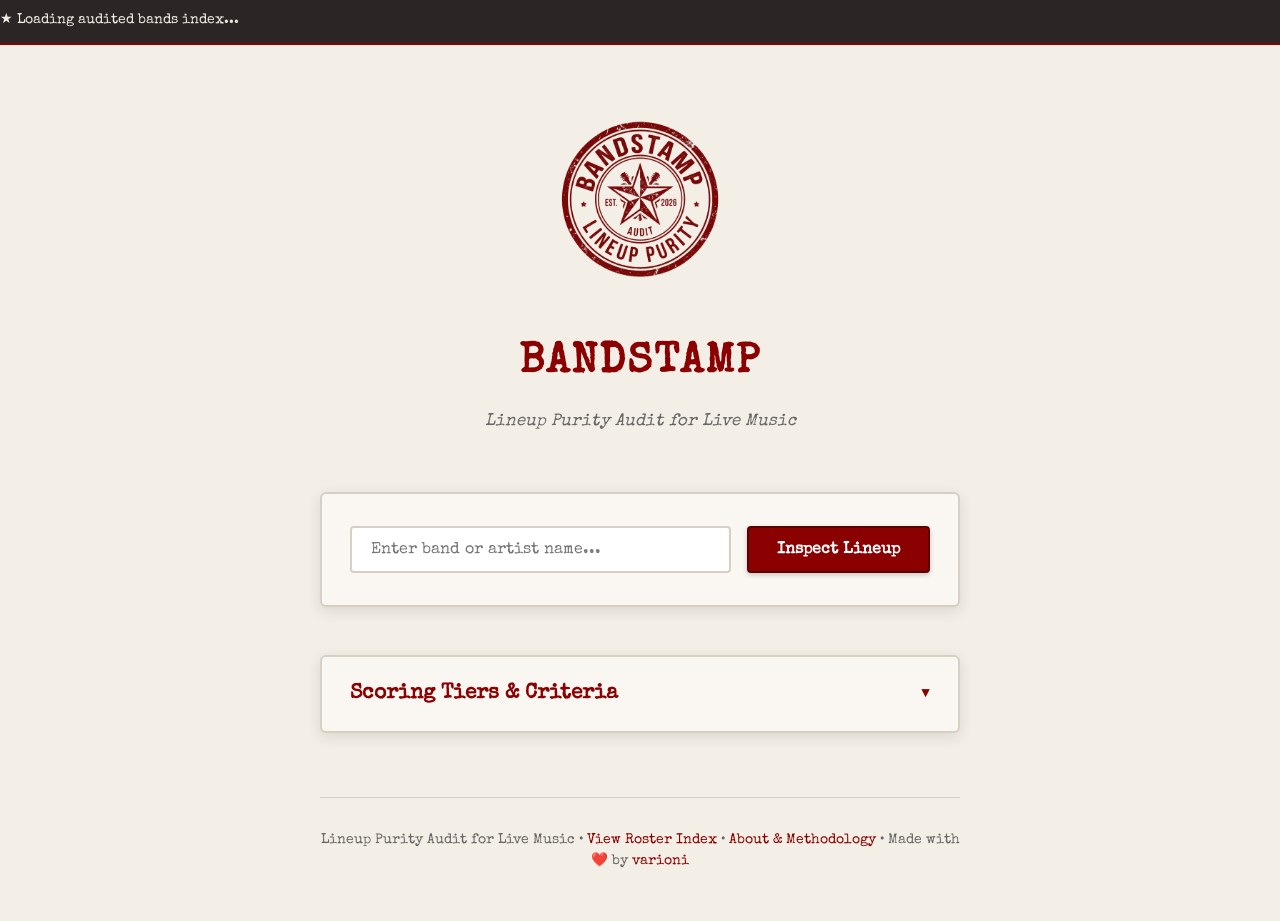
==== commit 673419fd: "Update index.html" ====
--- a/index.html
+++ b/index.html
@@ -60,8 +60,11 @@
 
       <div id="audit-summary" class="audit-summary"></div>
 
+      <!-- Action Buttons: Share & Challenge -->
       <div class="challenge-section">
+        <button id="share-btn" class="btn-stamp" style="width: 100%; margin-bottom: 1.25rem;">🔗 Share This Audit</button>
         <button id="challenge-toggle-btn" class="btn-challenge-toggle">Challenge This Audit</button>
+
         <div id="challenge-box" class="challenge-box hidden">
           <textarea id="challenge-input" placeholder="Provide missing facts or corrections (e.g. member returned, non-touring status)..."></textarea>
           <button id="submit-challenge-btn" class="btn-stamp">Submit Challenge</button>
--- a/style.css
+++ b/style.css
@@ -408,26 +408,58 @@
   appearance: none !important;
 }
 
-/* Tier Legend Section */
-.tier-legend {
+/* Collapsible Tier Legend Dropdown */
+.tier-legend-dropdown {
   background-color: var(--card-bg);
   border: 2px solid var(--border-color);
   border-radius: 6px;
-  padding: 2rem 1.75rem;
   box-shadow: 0 4px 14px var(--shadow-color);
-}
-
-.tier-legend h2 {
-  font-size: 1.5rem;
-  text-align: center;
-  margin-bottom: 1.75rem;
+  margin-bottom: 2rem;
+  overflow: hidden;
+  transition: all 0.2s ease;
+}
+
+.tier-legend-summary {
+  list-style: none;
+  padding: 1.25rem 1.75rem;
+  font-size: 1.3rem;
+  font-weight: bold;
   color: var(--accent-color);
+  cursor: pointer;
+  display: flex;
+  justify-content: space-between;
+  align-items: center;
+  user-select: none;
+}
+
+.tier-legend-summary::-webkit-details-marker {
+  display: none;
+}
+
+.tier-legend-summary:hover {
+  background-color: rgba(139, 0, 0, 0.04);
+}
+
+.dropdown-arrow {
+  font-size: 0.9rem;
+  transition: transform 0.2s ease;
+  color: var(--accent-color);
+}
+
+.tier-legend-dropdown[open] .dropdown-arrow {
+  transform: rotate(180deg);
+}
+
+.tier-legend-content {
+  padding: 0 1.75rem 1.75rem 1.75rem;
+  border-top: 1px dashed var(--border-color);
 }
 
 .legend-list {
   display: flex;
   flex-direction: column;
   gap: 1.2rem;
+  margin-top: 1.5rem;
 }
 
 .legend-card {
@@ -510,9 +542,18 @@
     text-align: center;
   }
 
-  .search-box, .result-card, .tier-legend {
+  .search-box, .result-card, .tier-legend-dropdown {
     padding: 1.5rem 1.2rem;
     margin-bottom: 2.25rem;
+  }
+
+  .tier-legend-summary {
+    padding: 1rem 1.2rem;
+    font-size: 1.15rem;
+  }
+
+  .tier-legend-content {
+    padding: 0 1.2rem 1.2rem 1.2rem;
   }
 
   .card-header {
@@ -550,3 +591,83 @@
 footer a:hover {
   text-decoration: underline;
 }
+nk {
+  text-align: center;
+  margin-top: 1.75rem;
+}
+
+.calc-method-link a {
+  color: var(--accent-color);
+  font-size: 0.95rem;
+  text-decoration: underline;
+}
+
+/* Mobile Responsiveness */
+@media (max-width: 580px) {
+  .hero-brand {
+    margin-bottom: 2.5rem;
+  }
+
+  .main-logo {
+    width: 140px;
+    margin-bottom: 1.25rem;
+  }
+
+  .brand-heading {
+    font-size: 2.1rem;
+  }
+
+  #search-form {
+    flex-direction: column;
+    gap: 0.85rem;
+  }
+
+  #band-input {
+    width: 100%;
+  }
+
+  #stamp-btn, .btn-stamp {
+    width: 100%;
+    text-align: center;
+  }
+
+  .search-box, .result-card, .tier-legend {
+    padding: 1.5rem 1.2rem;
+    margin-bottom: 2.25rem;
+  }
+
+  .card-header {
+    flex-direction: column;
+    align-items: flex-start;
+    gap: 0.5rem;
+  }
+
+  .stamp {
+    width: 160px;
+    height: 160px;
+    font-size: 0.85rem;
+  }
+}
+
+/* Utilities & Footer */
+.hidden {
+  display: none !important;
+}
+
+footer {
+  text-align: center;
+  margin-top: 4rem;
+  padding-top: 2rem;
+  border-top: 1px solid var(--border-color);
+  font-size: 0.85rem;
+  color: #666;
+}
+
+footer a {
+  color: var(--accent-color);
+  text-decoration: none;
+}
+
+footer a:hover {
+  text-decoration: underline;
+}
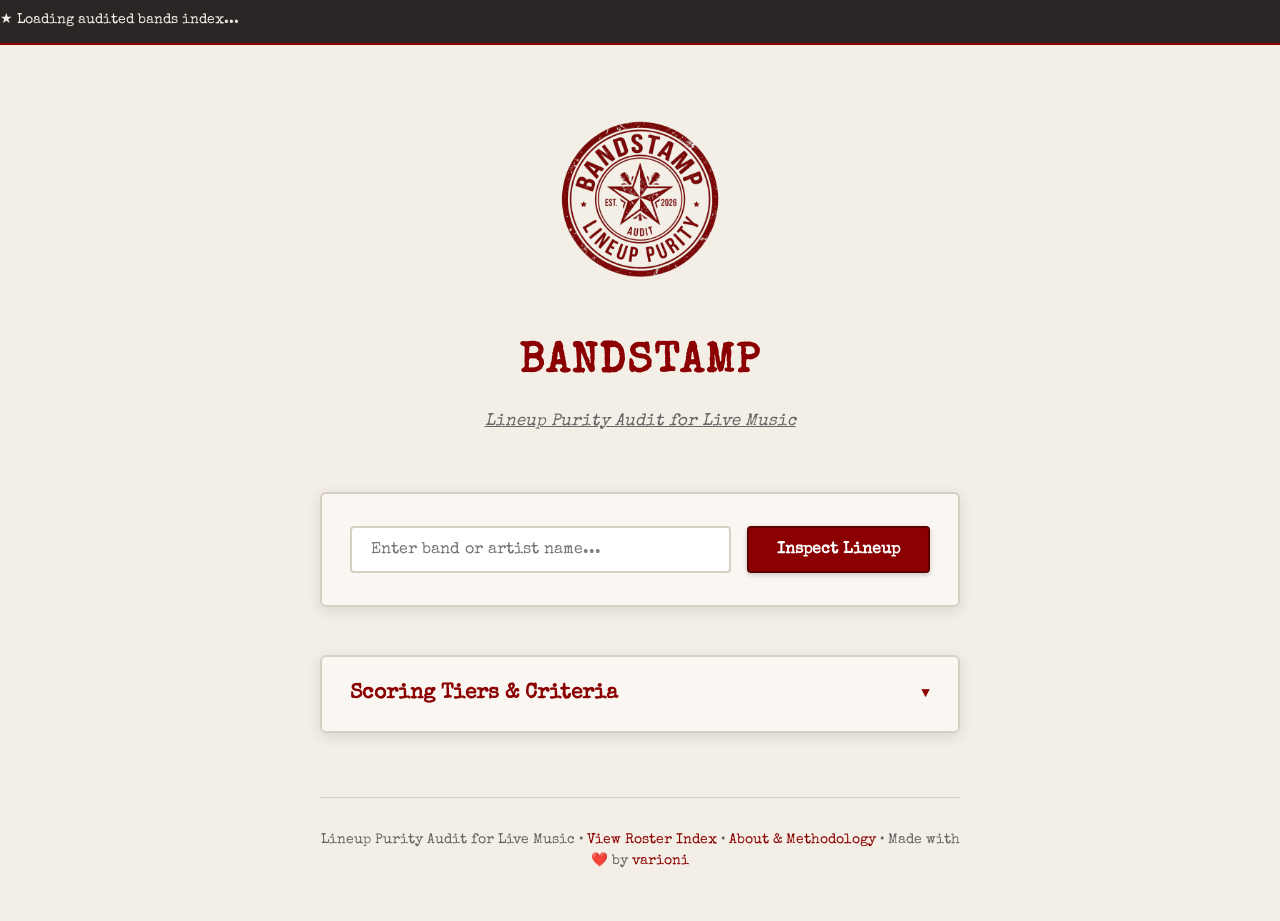
==== commit 62b7cc93: "Update index.html" ====
--- a/index.html
+++ b/index.html
@@ -23,7 +23,9 @@
         <img src="logo.png" alt="BandStamp Logo" class="main-logo">
       </a>
       <h1 class="brand-heading">BANDSTAMP</h1>
-      <p class="tagline">Lineup Purity Audit for Live Music</p>
+      <p class="tagline">
+        <a href="index-list.html" style="color: inherit; text-decoration: underline;">Lineup Purity Audit for Live Music</a>
+      </p>
     </header>
 
     <!-- Search Form Input -->
